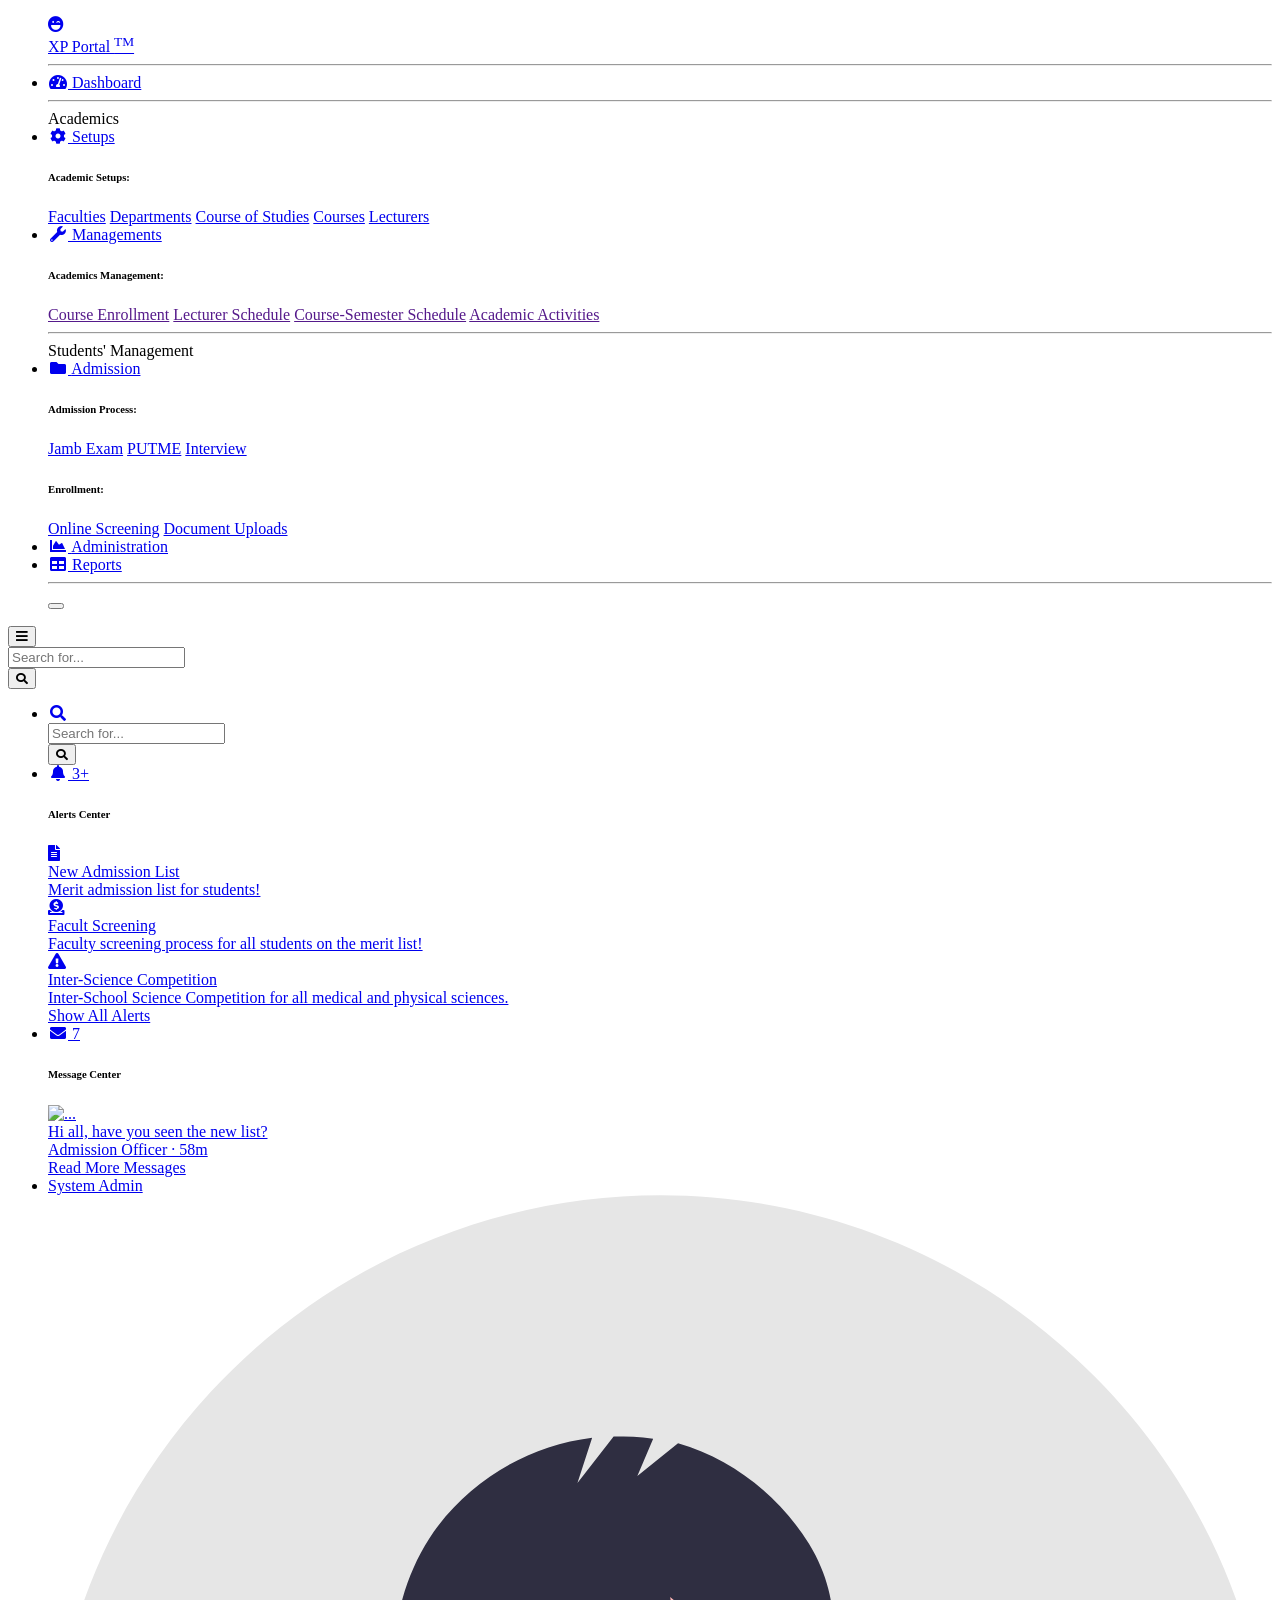
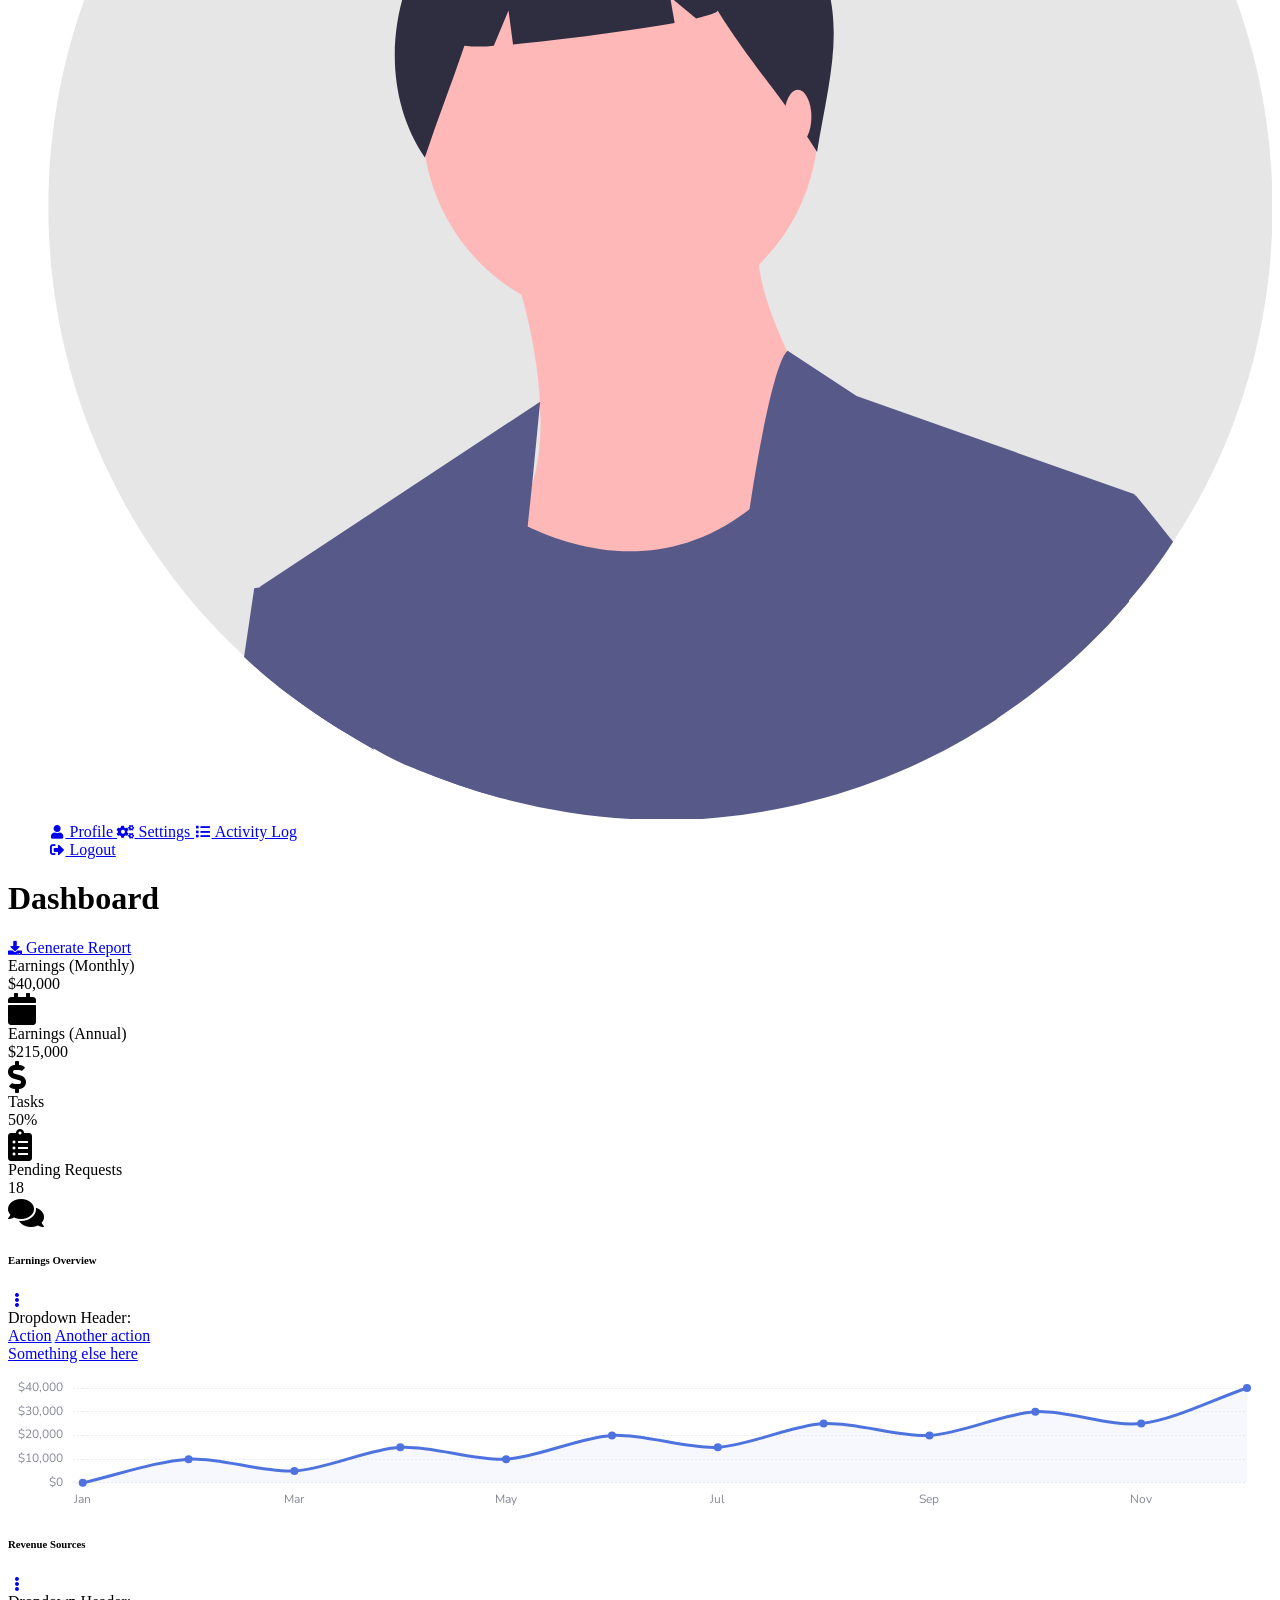
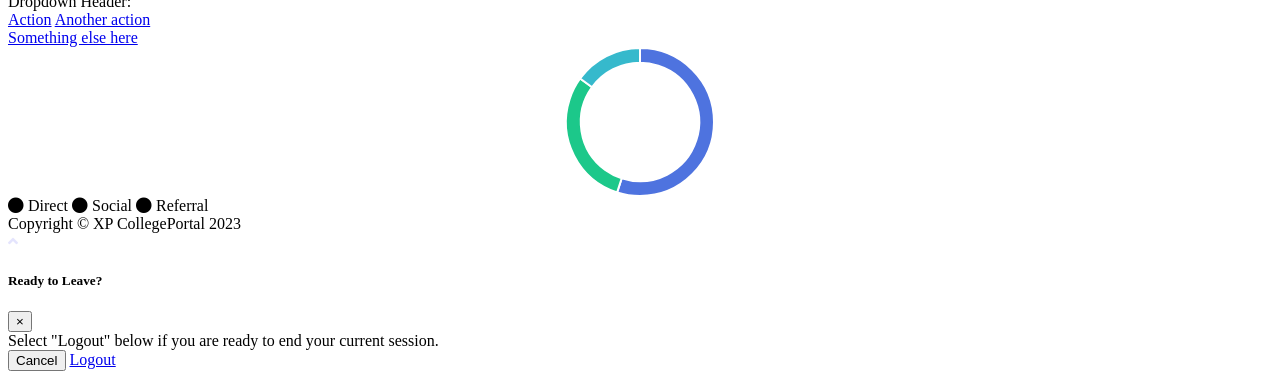
==== Client/index.html @ d50391a4 "faculty add, edit, view, delete" ====
<!DOCTYPE html>
<html lang="en">

<head>

    <meta charset="utf-8">
    <meta http-equiv="X-UA-Compatible" content="IE=edge">
    <meta name="viewport" content="width=device-width, initial-scale=1, shrink-to-fit=no">
    <meta name="description" content="">
    <meta name="author" content="">

    <title>XP CollegePortal - Dashboard</title>

    <!-- Custom fonts for this template-->
    <link href="Assets/vendor/fontawesome-free/css/all.min.css" rel="stylesheet" type="text/css">
    <link
        href="https://fonts.googleapis.com/css?family=Nunito:200,200i,300,300i,400,400i,600,600i,700,700i,800,800i,900,900i"
        rel="stylesheet">

    <!-- Custom styles for this template-->
    <link href="Assets/css/sb-admin-2.min.css" rel="stylesheet">

</head>

<body id="page-top">

    <!-- Page Wrapper -->
    <div id="wrapper">

        <!-- Sidebar -->
        <ul class="navbar-nav bg-gradient-primary sidebar sidebar-dark accordion" id="accordionSidebar">

            <!-- Sidebar - Brand -->
            <a class="sidebar-brand d-flex align-items-center justify-content-center" href="index.html">
                <div class="sidebar-brand-icon rotate-n-15">
                    <i class="fas fa-laugh-wink"></i>
                </div>
                <div class="sidebar-brand-text mx-3">XP Portal <sup>TM</sup></div>
            </a>

            <!-- Divider -->
            <hr class="sidebar-divider my-0">

            <!-- Nav Item - Dashboard -->
            <li class="nav-item active">
                <a class="nav-link" href="index.html">
                    <i class="fas fa-fw fa-tachometer-alt"></i>
                    <span>Dashboard</span></a>
            </li>

            <!-- Divider -->
            <hr class="sidebar-divider">

            <!-- Heading -->
            <div class="sidebar-heading">
                Academics
            </div>

            <!-- Nav Item - Pages Collapse Menu -->
            <li class="nav-item">
                <a class="nav-link collapsed" href="#" data-toggle="collapse" data-target="#collapseTwo"
                    aria-expanded="true" aria-controls="collapseTwo">
                    <i class="fas fa-fw fa-cog"></i>
                    <span>Setups</span>
                </a>
                <div id="collapseTwo" class="collapse" aria-labelledby="headingTwo" data-parent="#accordionSidebar">
                    <div class="bg-white py-2 collapse-inner rounded">
                        <h6 class="collapse-header">Academic Setups:</h6>
                        <a class="collapse-item" href="./other/html/faculty/faculty.html">Faculties</a>
                        <a class="collapse-item" href="#">Departments</a>
						<a class="collapse-item" href="#">Course of Studies</a>
						<a class="collapse-item" href="#">Courses</a>
						<a class="collapse-item" href="#">Lecturers</a>
                    </div>
                </div>
            </li>

            <!-- Nav Item - Utilities Collapse Menu -->
            <li class="nav-item">
                <a class="nav-link collapsed" href="#" data-toggle="collapse" data-target="#collapseUtilities"
                    aria-expanded="true" aria-controls="collapseUtilities">
                    <i class="fas fa-fw fa-wrench"></i>
                    <span>Managements</span>
                </a>
                <div id="collapseUtilities" class="collapse" aria-labelledby="headingUtilities"
                    data-parent="#accordionSidebar">
                    <div class="bg-white py-2 collapse-inner rounded">
                        <h6 class="collapse-header">Academics Management:</h6>
                        <a class="collapse-item" href="">Course Enrollment</a>
                        <a class="collapse-item" href="">Lecturer Schedule</a>
                        <a class="collapse-item" href="">Course-Semester Schedule</a>
                        <a class="collapse-item" href="">Academic Activities</a>
                    </div>
                </div>
            </li>

            <!-- Divider -->
            <hr class="sidebar-divider">

            <!-- Heading -->
            <div class="sidebar-heading">
                Students' Management
            </div>

            <!-- Nav Item - Pages Collapse Menu -->
            <li class="nav-item">
                <a class="nav-link collapsed" href="#" data-toggle="collapse" data-target="#collapsePages"
                    aria-expanded="true" aria-controls="collapsePages">
                    <i class="fas fa-fw fa-folder"></i>
                    <span>Admission</span>
                </a>
                <div id="collapsePages" class="collapse" aria-labelledby="headingPages" data-parent="#accordionSidebar">
                    <div class="bg-white py-2 collapse-inner rounded">
                        <h6 class="collapse-header">Admission Process:</h6>
                        <a class="collapse-item" href="#">Jamb Exam</a>
                        <a class="collapse-item" href="#">PUTME</a>
                        <a class="collapse-item" href="#">Interview</a>
                        <div class="collapse-divider"></div>
                        <h6 class="collapse-header">Enrollment:</h6>
                        <a class="collapse-item" href="#">Online Screening</a>
                        <a class="collapse-item" href="#">Document Uploads</a>
                    </div>
                </div>
            </li>

            <!-- Nav Item - Charts -->
            <li class="nav-item">
                <a class="nav-link" href="#">
                    <i class="fas fa-fw fa-chart-area"></i>
                    <span>Administration</span></a>
            </li>

            <!-- Nav Item - Tables -->
            <li class="nav-item">
                <a class="nav-link" href="#">
                    <i class="fas fa-fw fa-table"></i>
                    <span>Reports</span></a>
            </li>

            <!-- Divider -->
            <hr class="sidebar-divider d-none d-md-block">

            <!-- Sidebar Toggler (Sidebar) -->
            <div class="text-center d-none d-md-inline">
                <button class="rounded-circle border-0" id="sidebarToggle"></button>
            </div>

        </ul>
        <!-- End of Sidebar -->

        <!-- Content Wrapper -->
        <div id="content-wrapper" class="d-flex flex-column">

            <!-- Main Content -->
            <div id="content">

                <!-- Topbar -->
                <nav class="navbar navbar-expand navbar-light bg-white topbar mb-4 static-top shadow">

                    <!-- Sidebar Toggle (Topbar) -->
                    <button id="sidebarToggleTop" class="btn btn-link d-md-none rounded-circle mr-3">
                        <i class="fa fa-bars"></i>
                    </button>

                    <!-- Topbar Search -->
                    <form
                        class="d-none d-sm-inline-block form-inline mr-auto ml-md-3 my-2 my-md-0 mw-100 navbar-search">
                        <div class="input-group">
                            <input type="text" class="form-control bg-light border-0 small" placeholder="Search for..."
                                aria-label="Search" aria-describedby="basic-addon2">
                            <div class="input-group-append">
                                <button class="btn btn-primary" type="button">
                                    <i class="fas fa-search fa-sm"></i>
                                </button>
                            </div>
                        </div>
                    </form>

                    <!-- Topbar Navbar -->
                    <ul class="navbar-nav ml-auto">

                        <!-- Nav Item - Search Dropdown (Visible Only XS) -->
                        <li class="nav-item dropdown no-arrow d-sm-none">
                            <a class="nav-link dropdown-toggle" href="#" id="searchDropdown" role="button"
                                data-toggle="dropdown" aria-haspopup="true" aria-expanded="false">
                                <i class="fas fa-search fa-fw"></i>
                            </a>
                            <!-- Dropdown - Messages -->
                            <div class="dropdown-menu dropdown-menu-right p-3 shadow animated--grow-in"
                                aria-labelledby="searchDropdown">
                                <form class="form-inline mr-auto w-100 navbar-search">
                                    <div class="input-group">
                                        <input type="text" class="form-control bg-light border-0 small"
                                            placeholder="Search for..." aria-label="Search"
                                            aria-describedby="basic-addon2">
                                        <div class="input-group-append">
                                            <button class="btn btn-primary" type="button">
                                                <i class="fas fa-search fa-sm"></i>
                                            </button>
                                        </div>
                                    </div>
                                </form>
                            </div>
                        </li>

                        <!-- Nav Item - Alerts -->
                        <li class="nav-item dropdown no-arrow mx-1">
                            <a class="nav-link dropdown-toggle" href="#" id="alertsDropdown" role="button"
                                data-toggle="dropdown" aria-haspopup="true" aria-expanded="false">
                                <i class="fas fa-bell fa-fw"></i>
                                <!-- Counter - Alerts -->
                                <span class="badge badge-danger badge-counter">3+</span>
                            </a>
                            <!-- Dropdown - Alerts -->
                            <div class="dropdown-list dropdown-menu dropdown-menu-right shadow animated--grow-in"
                                aria-labelledby="alertsDropdown">
                                <h6 class="dropdown-header">
                                    Alerts Center
                                </h6>
                                <a class="dropdown-item d-flex align-items-center" href="#">
                                    <div class="mr-3">
                                        <div class="icon-circle bg-primary">
                                            <i class="fas fa-file-alt text-white"></i>
                                        </div>
                                    </div>
                                    <div>
                                        <div class="small text-gray-500">New Admission List</div>
                                        <span class="font-weight-bold">Merit admission list for students!</span>
                                    </div>
                                </a>
                                <a class="dropdown-item d-flex align-items-center" href="#">
                                    <div class="mr-3">
                                        <div class="icon-circle bg-success">
                                            <i class="fas fa-donate text-white"></i>
                                        </div>
                                    </div>
                                    <div>
                                        <div class="small text-gray-500">Facult Screening</div>
                                        Faculty screening process for all students on the merit list!
                                    </div>
                                </a>
                                <a class="dropdown-item d-flex align-items-center" href="#">
                                    <div class="mr-3">
                                        <div class="icon-circle bg-warning">
                                            <i class="fas fa-exclamation-triangle text-white"></i>
                                        </div>
                                    </div>
                                    <div>
                                        <div class="small text-gray-500">Inter-Science Competition</div>
                                        Inter-School Science Competition for all medical and physical sciences.
                                    </div>
                                </a>
                                <a class="dropdown-item text-center small text-gray-500" href="#">Show All Alerts</a>
                            </div>
                        </li>

                        <!-- Nav Item - Messages -->
                        <li class="nav-item dropdown no-arrow mx-1">
                            <a class="nav-link dropdown-toggle" href="#" id="messagesDropdown" role="button"
                                data-toggle="dropdown" aria-haspopup="true" aria-expanded="false">
                                <i class="fas fa-envelope fa-fw"></i>
                                <!-- Counter - Messages -->
                                <span class="badge badge-danger badge-counter">7</span>
                            </a>
                            <!-- Dropdown - Messages -->
                            <div class="dropdown-list dropdown-menu dropdown-menu-right shadow animated--grow-in"
                                aria-labelledby="messagesDropdown">
                                <h6 class="dropdown-header">
                                    Message Center
                                </h6>
                                <a class="dropdown-item d-flex align-items-center" href="#">
                                    <div class="dropdown-list-image mr-3">
                                        <img class="rounded-circle" src="img/undraw_profile_1.svg"
                                            alt="...">
                                        <div class="status-indicator bg-success"></div>
                                    </div>
                                    <div class="font-weight-bold">
                                        <div class="text-truncate">Hi all, have you seen the new list?</div>
                                        <div class="small text-gray-500">Admission Officer · 58m</div>
                                    </div>
                                </a>
                                
                                <a class="dropdown-item text-center small text-gray-500" href="#">Read More Messages</a>
                            </div>
                        </li>

                        <div class="topbar-divider d-none d-sm-block"></div>

                        <!-- Nav Item - User Information -->
                        <li class="nav-item dropdown no-arrow">
                            <a class="nav-link dropdown-toggle" href="#" id="userDropdown" role="button"
                                data-toggle="dropdown" aria-haspopup="true" aria-expanded="false">
                                <span class="mr-2 d-none d-lg-inline text-gray-600 small">System Admin</span>
                                <img class="img-profile rounded-circle"
                                    src="Assets/img/undraw_profile.svg">
                            </a>
                            <!-- Dropdown - User Information -->
                            <div class="dropdown-menu dropdown-menu-right shadow animated--grow-in"
                                aria-labelledby="userDropdown">
                                <a class="dropdown-item" href="#">
                                    <i class="fas fa-user fa-sm fa-fw mr-2 text-gray-400"></i>
                                    Profile
                                </a>
                                <a class="dropdown-item" href="#">
                                    <i class="fas fa-cogs fa-sm fa-fw mr-2 text-gray-400"></i>
                                    Settings
                                </a>
                                <a class="dropdown-item" href="#">
                                    <i class="fas fa-list fa-sm fa-fw mr-2 text-gray-400"></i>
                                    Activity Log
                                </a>
                                <div class="dropdown-divider"></div>
                                <a class="dropdown-item" href="#" data-toggle="modal" data-target="#logoutModal">
                                    <i class="fas fa-sign-out-alt fa-sm fa-fw mr-2 text-gray-400"></i>
                                    Logout
                                </a>
                            </div>
                        </li>

                    </ul>

                </nav>
                <!-- End of Topbar -->

                <!-- Begin Page Content -->
                <div class="container-fluid">

                    <!-- Page Heading -->
                    <div class="d-sm-flex align-items-center justify-content-between mb-4">
                        <h1 class="h3 mb-0 text-gray-800">Dashboard</h1>
                        <a href="#" class="d-none d-sm-inline-block btn btn-sm btn-primary shadow-sm"><i
                                class="fas fa-download fa-sm text-white-50"></i> Generate Report</a>
                    </div>

                    <!-- Content Row -->
                    <div class="row">

                        <!-- Earnings (Monthly) Card Example -->
                        <div class="col-xl-3 col-md-6 mb-4">
                            <div class="card border-left-primary shadow h-100 py-2">
                                <div class="card-body">
                                    <div class="row no-gutters align-items-center">
                                        <div class="col mr-2">
                                            <div class="text-xs font-weight-bold text-primary text-uppercase mb-1">
                                                Earnings (Monthly)</div>
                                            <div class="h5 mb-0 font-weight-bold text-gray-800">$40,000</div>
                                        </div>
                                        <div class="col-auto">
                                            <i class="fas fa-calendar fa-2x text-gray-300"></i>
                                        </div>
                                    </div>
                                </div>
                            </div>
                        </div>

                        <!-- Earnings (Monthly) Card Example -->
                        <div class="col-xl-3 col-md-6 mb-4">
                            <div class="card border-left-success shadow h-100 py-2">
                                <div class="card-body">
                                    <div class="row no-gutters align-items-center">
                                        <div class="col mr-2">
                                            <div class="text-xs font-weight-bold text-success text-uppercase mb-1">
                                                Earnings (Annual)</div>
                                            <div class="h5 mb-0 font-weight-bold text-gray-800">$215,000</div>
                                        </div>
                                        <div class="col-auto">
                                            <i class="fas fa-dollar-sign fa-2x text-gray-300"></i>
                                        </div>
                                    </div>
                                </div>
                            </div>
                        </div>

                        <!-- Earnings (Monthly) Card Example -->
                        <div class="col-xl-3 col-md-6 mb-4">
                            <div class="card border-left-info shadow h-100 py-2">
                                <div class="card-body">
                                    <div class="row no-gutters align-items-center">
                                        <div class="col mr-2">
                                            <div class="text-xs font-weight-bold text-info text-uppercase mb-1">Tasks
                                            </div>
                                            <div class="row no-gutters align-items-center">
                                                <div class="col-auto">
                                                    <div class="h5 mb-0 mr-3 font-weight-bold text-gray-800">50%</div>
                                                </div>
                                                <div class="col">
                                                    <div class="progress progress-sm mr-2">
                                                        <div class="progress-bar bg-info" role="progressbar"
                                                            style="width: 50%" aria-valuenow="50" aria-valuemin="0"
                                                            aria-valuemax="100"></div>
                                                    </div>
                                                </div>
                                            </div>
                                        </div>
                                        <div class="col-auto">
                                            <i class="fas fa-clipboard-list fa-2x text-gray-300"></i>
                                        </div>
                                    </div>
                                </div>
                            </div>
                        </div>

                        <!-- Pending Requests Card Example -->
                        <div class="col-xl-3 col-md-6 mb-4">
                            <div class="card border-left-warning shadow h-100 py-2">
                                <div class="card-body">
                                    <div class="row no-gutters align-items-center">
                                        <div class="col mr-2">
                                            <div class="text-xs font-weight-bold text-warning text-uppercase mb-1">
                                                Pending Requests</div>
                                            <div class="h5 mb-0 font-weight-bold text-gray-800">18</div>
                                        </div>
                                        <div class="col-auto">
                                            <i class="fas fa-comments fa-2x text-gray-300"></i>
                                        </div>
                                    </div>
                                </div>
                            </div>
                        </div>
                    </div>

                    <!-- Content Row -->

                    <div class="row">

                        <!-- Area Chart -->
                        <div class="col-xl-8 col-lg-7">
                            <div class="card shadow mb-4">
                                <!-- Card Header - Dropdown -->
                                <div
                                    class="card-header py-3 d-flex flex-row align-items-center justify-content-between">
                                    <h6 class="m-0 font-weight-bold text-primary">Earnings Overview</h6>
                                    <div class="dropdown no-arrow">
                                        <a class="dropdown-toggle" href="#" role="button" id="dropdownMenuLink"
                                            data-toggle="dropdown" aria-haspopup="true" aria-expanded="false">
                                            <i class="fas fa-ellipsis-v fa-sm fa-fw text-gray-400"></i>
                                        </a>
                                        <div class="dropdown-menu dropdown-menu-right shadow animated--fade-in"
                                            aria-labelledby="dropdownMenuLink">
                                            <div class="dropdown-header">Dropdown Header:</div>
                                            <a class="dropdown-item" href="#">Action</a>
                                            <a class="dropdown-item" href="#">Another action</a>
                                            <div class="dropdown-divider"></div>
                                            <a class="dropdown-item" href="#">Something else here</a>
                                        </div>
                                    </div>
                                </div>
                                <!-- Card Body -->
                                <div class="card-body">
                                    <div class="chart-area">
                                        <canvas id="myAreaChart"></canvas>
                                    </div>
                                </div>
                            </div>
                        </div>

                        <!-- Pie Chart -->
                        <div class="col-xl-4 col-lg-5">
                            <div class="card shadow mb-4">
                                <!-- Card Header - Dropdown -->
                                <div
                                    class="card-header py-3 d-flex flex-row align-items-center justify-content-between">
                                    <h6 class="m-0 font-weight-bold text-primary">Revenue Sources</h6>
                                    <div class="dropdown no-arrow">
                                        <a class="dropdown-toggle" href="#" role="button" id="dropdownMenuLink"
                                            data-toggle="dropdown" aria-haspopup="true" aria-expanded="false">
                                            <i class="fas fa-ellipsis-v fa-sm fa-fw text-gray-400"></i>
                                        </a>
                                        <div class="dropdown-menu dropdown-menu-right shadow animated--fade-in"
                                            aria-labelledby="dropdownMenuLink">
                                            <div class="dropdown-header">Dropdown Header:</div>
                                            <a class="dropdown-item" href="#">Action</a>
                                            <a class="dropdown-item" href="#">Another action</a>
                                            <div class="dropdown-divider"></div>
                                            <a class="dropdown-item" href="#">Something else here</a>
                                        </div>
                                    </div>
                                </div>
                                <!-- Card Body -->
                                <div class="card-body">
                                    <div class="chart-pie pt-4 pb-2">
                                        <canvas id="myPieChart"></canvas>
                                    </div>
                                    <div class="mt-4 text-center small">
                                        <span class="mr-2">
                                            <i class="fas fa-circle text-primary"></i> Direct
                                        </span>
                                        <span class="mr-2">
                                            <i class="fas fa-circle text-success"></i> Social
                                        </span>
                                        <span class="mr-2">
                                            <i class="fas fa-circle text-info"></i> Referral
                                        </span>
                                    </div>
                                </div>
                            </div>
                        </div>
                    </div>
                </div>
                <!-- /.container-fluid -->

            </div>
            <!-- End of Main Content -->

            <!-- Footer -->
            <footer class="sticky-footer bg-white">
                <div class="container my-auto">
                    <div class="copyright text-center my-auto">
                        <span>Copyright &copy; XP CollegePortal 2023</span>
                    </div>
                </div>
            </footer>
            <!-- End of Footer -->

        </div>
        <!-- End of Content Wrapper -->

    </div>
    <!-- End of Page Wrapper -->

    <!-- Scroll to Top Button-->
    <a class="scroll-to-top rounded" href="#page-top">
        <i class="fas fa-angle-up"></i>
    </a>

    <!-- Logout Modal-->
    <div class="modal fade" id="logoutModal" tabindex="-1" role="dialog" aria-labelledby="exampleModalLabel"
        aria-hidden="true">
        <div class="modal-dialog" role="document">
            <div class="modal-content">
                <div class="modal-header">
                    <h5 class="modal-title" id="exampleModalLabel">Ready to Leave?</h5>
                    <button class="close" type="button" data-dismiss="modal" aria-label="Close">
                        <span aria-hidden="true">×</span>
                    </button>
                </div>
                <div class="modal-body">Select "Logout" below if you are ready to end your current session.</div>
                <div class="modal-footer">
                    <button class="btn btn-secondary" type="button" data-dismiss="modal">Cancel</button>
                    <a class="btn btn-primary" href="#">Logout</a>
                </div>
            </div>
        </div>
    </div>

    <!-- Bootstrap core JavaScript-->
    <script src="Assets/vendor/jquery/jquery.min.js"></script>
    <script src="Assets/vendor/bootstrap/js/bootstrap.bundle.min.js"></script>

    <!-- Core plugin JavaScript-->
    <script src="Assets/vendor/jquery-easing/jquery.easing.min.js"></script>

    <!-- Custom scripts for all pages-->
    <script src="Assets/js/sb-admin-2.min.js"></script>

    <!-- Page level plugins -->
    <script src="Assets/vendor/chart.js/Chart.min.js"></script>

    <!-- Page level custom scripts -->
    <script src="Assets/js/demo/chart-area-demo.js"></script>
    <script src="Assets/js/demo/chart-pie-demo.js"></script>

</body>

</html>
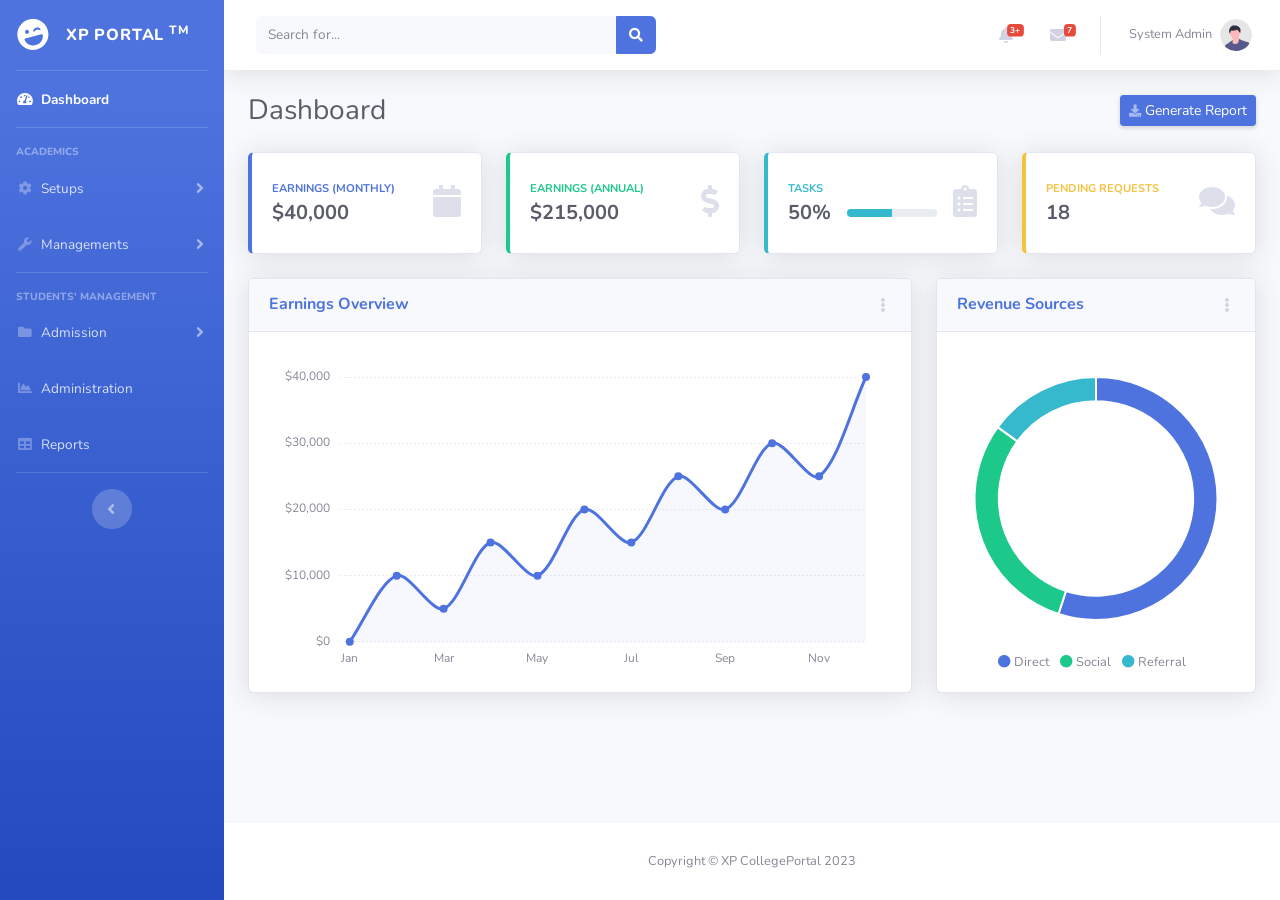
==== commit d4504110: "department done" ====
--- a/Client/index.html
+++ b/Client/index.html
@@ -67,7 +67,7 @@
                     <div class="bg-white py-2 collapse-inner rounded">
                         <h6 class="collapse-header">Academic Setups:</h6>
                         <a class="collapse-item" href="./other/html/faculty/faculty.html">Faculties</a>
-                        <a class="collapse-item" href="#">Departments</a>
+                        <a class="collapse-item" href="./other/html/department/department.html">Departments</a>
 						<a class="collapse-item" href="#">Course of Studies</a>
 						<a class="collapse-item" href="#">Courses</a>
 						<a class="collapse-item" href="#">Lecturers</a>
